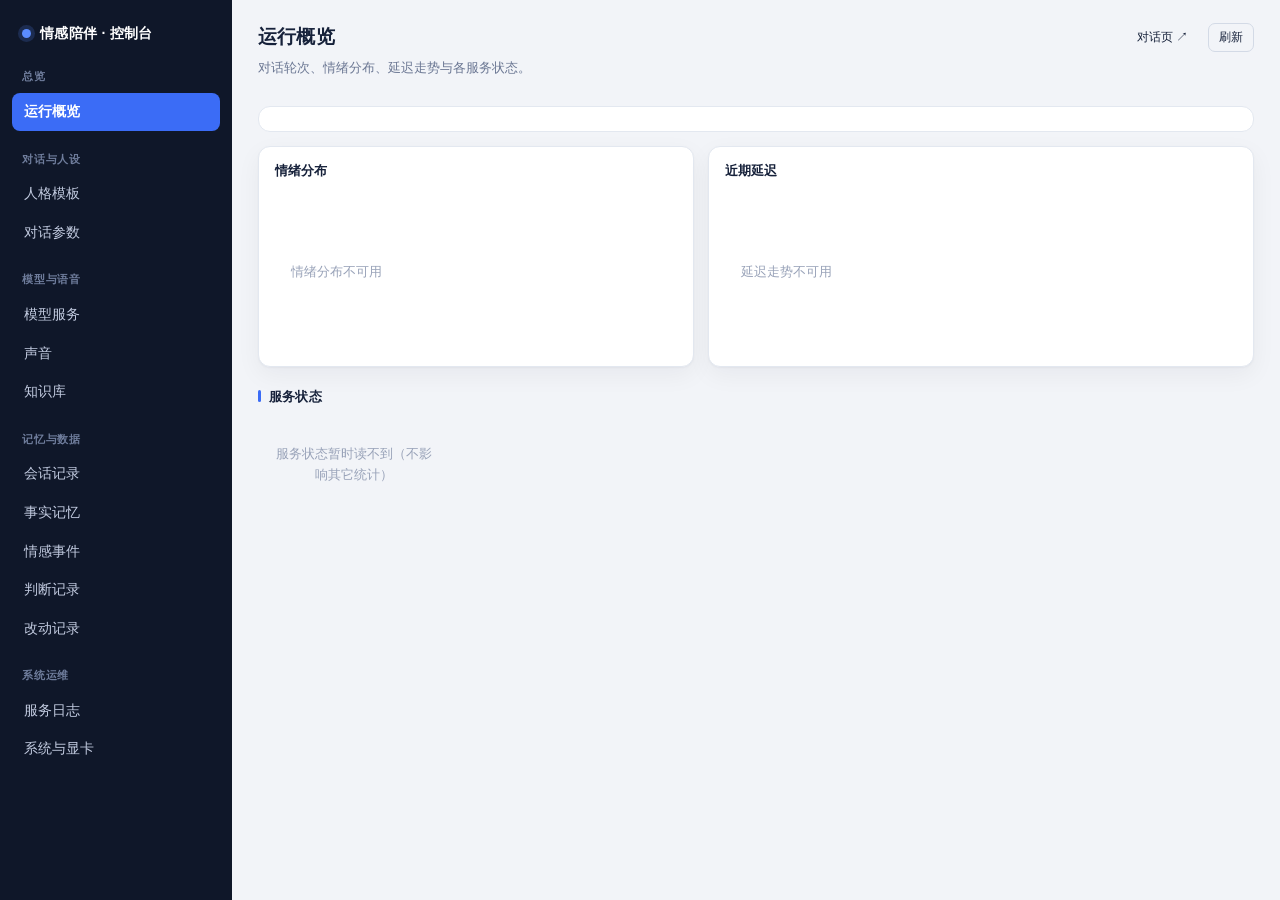
==== web/admin.html @ 940edbc3 "baseline: 重构前存档（仅源码，不含 models/build/data）" ====
<!doctype html>
<html lang="zh-CN">
<head>
<meta charset="utf-8">
<meta name="viewport" content="width=device-width, initial-scale=1">
<title>情感陪伴 · 设置</title>
<link rel="stylesheet" href="admin.css">
</head>
<body class="page-admin">

<div id="toast" class="toast" role="status"></div>

<div class="admin-layout">
  <!-- ======= 左侧栏：5 组 ======= -->
  <nav class="admin-nav" id="admin-nav">
    <div class="nav-title">情感陪伴 · 控制台</div>

    <div class="nav-group" data-group="home">
      <div class="nav-group-head">总览</div>
      <div class="nav-group-items">
        <button type="button" class="nav-item active" data-section="overview">运行概览</button>
      </div>
    </div>

    <div class="nav-group" data-group="agent">
      <div class="nav-group-head">对话与人设</div>
      <div class="nav-group-items">
        <button type="button" class="nav-item" data-section="personas">人格模板</button>
        <button type="button" class="nav-item" data-section="params">对话参数</button>
      </div>
    </div>

    <div class="nav-group" data-group="models">
      <div class="nav-group-head">模型与语音</div>
      <div class="nav-group-items">
        <button type="button" class="nav-item" data-section="providers">模型服务</button>
        <button type="button" class="nav-item" data-section="tts">声音</button>
        <button type="button" class="nav-item" data-section="knowledge">知识库</button>
      </div>
    </div>

    <div class="nav-group" data-group="data">
      <div class="nav-group-head">记忆与数据</div>
      <div class="nav-group-items">
        <button type="button" class="nav-item" data-section="sessions">会话记录</button>
        <button type="button" class="nav-item" data-section="facts">事实记忆</button>
        <button type="button" class="nav-item" data-section="emotions">情感事件</button>
        <button type="button" class="nav-item" data-section="logs">判断记录</button>
        <button type="button" class="nav-item" data-section="audit">改动记录</button>
      </div>
    </div>

    <div class="nav-group" data-group="ops">
      <div class="nav-group-head">系统运维</div>
      <div class="nav-group-items">
        <button type="button" class="nav-item" data-section="runlogs">服务日志</button>
        <button type="button" class="nav-item" data-section="system">系统与显卡</button>
      </div>
    </div>
  </nav>

  <!-- ======= 右侧内容 ======= -->
  <div class="admin-content">

    <!-- 概览 -->
    <section class="panel active" data-panel="overview">
      <div class="card-head">
        <h2>运行概览</h2>
        <a class="btn btn-ghost btn-mini" href="index.html" target="_blank">对话页 ↗</a>
        <button type="button" class="btn btn-ghost btn-mini" data-refresh="overview">刷新</button>
      </div>
      <p class="hint">对话轮次、情绪分布、延迟走势与各服务状态。</p>
      <div id="overview-kpi" class="kpi-grid"></div>
      <div id="overview-statusbar" class="status-bar"></div>
      <div class="chart-row">
        <div class="chart-card">
          <div class="chart-title">情绪分布 <span class="muted" id="chart-emotion-total"></span></div>
          <div id="chart-emotion" class="chart-body"></div>
        </div>
        <div class="chart-card">
          <div class="chart-title">近期延迟 <span class="muted" id="chart-latency-meta"></span></div>
          <div id="chart-latency" class="chart-body"></div>
        </div>
      </div>
      <h3 class="sub">服务状态</h3>
      <div id="overview-providers" class="provider-status-grid"></div>
    </section>

    <!-- 人格模板 -->
    <section class="panel" data-panel="personas">
      <div class="card-head">
        <h2>人格模板</h2>
        <button type="button" class="btn btn-ghost btn-mini" data-refresh="personas">刷新</button>
      </div>
      <p class="hint">左侧选择模板编辑，右侧修改系统提示词；同一时间只有一个模板启用。</p>
      <div class="split">
        <div id="personas-list" class="table-scroll"></div>
        <form id="persona-form" class="form-col">
          <input type="hidden" id="persona-id">
          <label>名称<input id="persona-name" class="input" type="text" placeholder="人格名称"></label>
          <label>系统提示词<textarea id="persona-prompt" class="input" rows="10" placeholder="你是一个温柔的陪伴者..."></textarea></label>
          <div class="btn-row">
            <button type="button" id="persona-new" class="btn btn-ghost btn-mini">新建</button>
            <button type="submit" class="btn btn-primary btn-mini">保存</button>
          </div>
        </form>
      </div>
    </section>

    <!-- 对话参数 -->
    <section class="panel" data-panel="params">
      <div class="card-head">
        <h2>对话参数</h2>
        <button type="button" class="btn btn-ghost btn-mini" data-refresh="params">刷新</button>
      </div>
      <p class="hint">按服务分组的全部可调参数，改动即时保存。用于微调温度、上下文轮数、记忆策略等。</p>
      <div class="inline-form">
        <input id="flat-params-search" class="input" type="search" placeholder="搜索参数名或说明…">
        <span id="flat-params-count" class="hint" style="margin:0"></span>
      </div>
      <div id="params-list" class="table-scroll"></div>
    </section>

    <!-- 模型服务 -->
    <section class="panel" data-panel="providers">
      <div class="card-head">
        <h2>模型服务</h2>
        <button type="button" class="btn btn-ghost btn-mini" data-refresh="providers">刷新</button>
      </div>
      <p class="hint">每个服务一行：地址、模型名可直接改；点「高级」展开其余参数，改完点保存。</p>
      <div id="providers-list" class="providers-group"></div>
    </section>

    <!-- 声音 -->
    <section class="panel" data-panel="tts">
      <div class="card-head">
        <h2>声音</h2>
        <button type="button" class="btn btn-ghost btn-mini" data-refresh="tts">刷新</button>
      </div>
      <p class="hint">每种情绪对应一段 3-10 秒的参考录音；语速、音量按情绪单独设置，改完保存立即生效。</p>
      <h3 class="sub">情绪 → 参考音</h3>
      <div id="voice-profiles" class="table-scroll"></div>
      <h3 class="sub">参考音频库</h3>
      <form id="ref-audio-form" class="inline-form">
        <input id="ref-id" class="input input-sm" type="text" placeholder="编号" required>
        <input id="ref-name" class="input" type="text" placeholder="名称" required>
        <input id="ref-path" class="input" type="text" placeholder="文件路径（可留空）">
        <select id="ref-emotion" class="input input-sm"></select>
        <input id="ref-note" class="input input-sm" type="text" placeholder="备注">
        <button type="submit" class="btn btn-primary btn-mini">新增</button>
      </form>
      <div id="ref-audios-list" class="table-scroll"></div>
      <h3 class="sub">试听</h3>
      <div class="inline-form">
        <input id="tts-preview-text" class="input" type="text" placeholder="输入一句话试听…">
        <select id="tts-preview-emotion" class="input input-sm"></select>
        <button type="button" id="tts-preview-btn" class="btn btn-primary btn-mini">试听</button>
      </div>
      <audio id="tts-preview-audio" controls></audio>
    </section>

    <!-- 知识库 -->
    <section class="panel" data-panel="knowledge">
      <div class="card-head">
        <h2>知识库</h2>
        <button type="button" class="btn btn-ghost btn-mini" data-refresh="knowledge">刷新</button>
      </div>
      <p class="hint">长期记忆存在知识库里。先配好接入方式，再勾选要使用的库，最后试用检索。</p>
      <h3 class="sub">接入配置</h3>
      <div id="kb-provider-form" class="provider-list"></div>
      <h3 class="sub">知识库列表</h3>
      <div class="btn-row">
        <button type="button" id="kb-bases-load" class="btn btn-primary btn-mini">拉取列表</button>
        <button type="button" id="kb-ids-save" class="btn btn-ghost btn-mini">保存勾选</button>
      </div>
      <div id="kb-bases-list" class="table-scroll"></div>
      <h3 class="sub">检索测试</h3>
      <div class="inline-form">
        <input id="kb-search-input" class="input" type="text" placeholder="输入一句话，看能召回什么…">
        <input id="kb-search-topk" class="input input-sm" type="number" min="1" max="20" value="3">
        <button type="button" id="kb-search-btn" class="btn btn-primary btn-mini">检索</button>
      </div>
      <div id="kb-search-results" class="table-scroll"></div>
    </section>

    <!-- 会话记录 -->
    <section class="panel" data-panel="sessions">
      <div class="card-head">
        <h2>会话记录</h2>
        <button type="button" class="btn btn-ghost btn-mini" data-refresh="sessions">刷新</button>
      </div>
      <p class="hint">按会话查看对话轮次、耗时与当轮快照，用于排查上下文和记忆是否生效。</p>
      <h3 class="sub">会话列表</h3>
      <div id="sessions-list" class="table-scroll"></div>
      <h3 class="sub">每轮明细</h3>
      <div class="inline-form">
        <input id="turn-filter-session" class="input" type="text" placeholder="会话编号（可选）">
        <input id="turn-filter-limit" class="input input-sm" type="number" min="1" max="500" value="100">
        <button type="button" id="turn-logs-refresh" class="btn btn-primary btn-mini">查询</button>
      </div>
      <div id="turn-logs-list" class="table-scroll"></div>
    </section>

    <!-- 事实记忆 -->
    <section class="panel" data-panel="facts">
      <div class="card-head">
        <h2>事实记忆</h2>
        <button type="button" class="btn btn-ghost btn-mini" data-refresh="facts">刷新</button>
      </div>
      <p class="hint">从对话里自动提取的长期事实，会随每轮请求注入提示词。过期或错误的可直接删除。</p>
      <div id="facts-list" class="table-scroll"></div>
    </section>

    <!-- 情感事件 -->
    <section class="panel" data-panel="emotions">
      <div class="card-head">
        <h2>情感事件</h2>
        <button type="button" class="btn btn-ghost btn-mini" data-refresh="emotions">刷新</button>
      </div>
      <p class="hint">每轮识别出的情绪。判断错了可以直接改标签和强度，用来纠正语气与语音表现。</p>
      <div class="filters">
        <label>标签
          <select id="filter-label" class="input input-sm">
            <option value="">全部</option>
            <option value="happy">开心</option><option value="sad">难过</option>
            <option value="angry">生气</option><option value="surprised">惊讶</option>
            <option value="fear">害怕</option><option value="disgust">厌恶</option>
            <option value="neutral">平静</option><option value="care">关切</option>
          </select>
        </label>
        <label>最小强度<input id="filter-intensity" class="input input-sm" type="number" min="0" max="1" step="0.05" placeholder="0.6"></label>
        <label>条数<input id="filter-limit" class="input input-sm" type="number" min="1" max="500" value="100"></label>
        <button type="button" id="emotions-query" class="btn btn-primary btn-mini">查询</button>
      </div>
      <div id="emotions-list" class="table-scroll"></div>
    </section>

    <!-- 判断记录 -->
    <section class="panel" data-panel="logs">
      <div class="card-head">
        <h2>判断记录</h2>
        <button type="button" class="btn btn-ghost btn-mini" data-refresh="logs">刷新</button>
      </div>
      <p class="hint">情感判断服务的逐条请求：输入、标签、置信度、强度与耗时。</p>
      <div id="judge-logs" class="table-scroll"></div>
    </section>

    <!-- 改动记录 -->
    <section class="panel" data-panel="audit">
      <div class="card-head">
        <h2>改动记录</h2>
        <button type="button" class="btn btn-ghost btn-mini" data-refresh="audit">刷新</button>
      </div>
      <p class="hint">配置与人格的每次变更都有留痕，改坏了可以对照这里回滚。</p>
      <div id="audit-list" class="table-scroll"></div>
    </section>

    <!-- 服务日志 -->
    <section class="panel" data-panel="runlogs">
      <div class="card-head">
        <h2>服务日志</h2>
        <label class="chk-inline"><input type="checkbox" id="log-auto"> 自动刷新</label>
        <button type="button" class="btn btn-ghost btn-mini" data-refresh="runlogs">刷新</button>
      </div>
      <p class="hint">各服务运行时输出，出错时先看这里。</p>
      <div class="log-tabs" id="log-tabs"></div>
      <div class="log-meta" id="log-meta"></div>
      <pre class="log-view" id="log-body">选上面一个服务</pre>
    </section>

    <!-- 系统 -->
    <section class="panel" data-panel="system">
      <div class="card-head">
        <h2>系统与显卡</h2>
        <button type="button" class="btn btn-ghost btn-mini" data-refresh="system">刷新</button>
      </div>
      <p class="hint">服务运行方式、数据库统计与本机显卡占用。</p>
      <h3 class="sub">服务运行方式</h3>
      <div id="system-providers" class="table-scroll"></div>
      <h3 class="sub">统计</h3>
      <div id="system-stats" class="table-scroll"></div>
      <h3 class="sub">显卡状态</h3>
      <div id="gpu-status" class="table-scroll"></div>
    </section>

  </div>
</div>

<script src="config.local.js"></script>
<script src="config.js"></script>
<script src="admin.js"></script>
</body>
</html>
---- web/admin.css ----
/* 控制台专用样式（只被 admin.html 引用）
 * 一套设计系统，不叠加旧规则；所有类名与 admin.js 生成的 DOM 对齐。 */
:root {
  --bg: #f2f4f8;
  --side: #0f1729;
  --side-soft: #1b2540;
  --card: #ffffff;
  --text: #16213a;
  --muted: #6b7793;
  --faint: #98a2b8;
  --border: #e3e8f0;
  --border-strong: #d3dae6;
  --accent: #3b6cf6;
  --accent-soft: #eef3ff;
  --ok: #1fa463;
  --ok-soft: #e9f8f0;
  --warn: #d98407;
  --warn-soft: #fdf3e3;
  --danger: #e14434;
  --danger-soft: #fdeeec;
  --radius: 12px;
  --shadow: 0 1px 2px rgba(16, 24, 40, .04), 0 8px 24px rgba(16, 24, 40, .05);
}

* { box-sizing: border-box; }
html, body { margin: 0; padding: 0; }
body {
  background: var(--bg);
  color: var(--text);
  font: 14px/1.6 -apple-system, BlinkMacSystemFont, "Segoe UI", "PingFang SC", "Microsoft YaHei", sans-serif;
  -webkit-font-smoothing: antialiased;
}
h1, h2, h3, p { margin: 0; }
a { color: var(--accent); text-decoration: none; }
a:hover { text-decoration: underline; }

/* ===== 布局 ===== */
.admin-layout { display: flex; min-height: 100vh; }

.admin-nav {
  position: sticky;
  top: 0;
  align-self: flex-start;
  flex: 0 0 232px;
  width: 232px;
  height: 100vh;
  overflow-y: auto;
  padding: 18px 12px 24px;
  background: var(--side);
  color: #c7d0e4;
}
.nav-title {
  display: flex;
  align-items: center;
  gap: 9px;
  padding: 4px 10px 18px;
  font-size: 14px;
  font-weight: 650;
  letter-spacing: .3px;
  color: #fff;
}
.nav-title::before {
  content: "";
  width: 9px;
  height: 9px;
  border-radius: 50%;
  background: #5b8cff;
  box-shadow: 0 0 0 4px rgba(91, 140, 255, .18);
}
.nav-group { display: flex; flex-direction: column; gap: 1px; margin-bottom: 14px; }
.nav-group-head,
.nav-group-label {
  padding: 6px 10px;
  font-size: 11px;
  font-weight: 600;
  letter-spacing: .8px;
  text-transform: none;
  color: #6f7d9c;
}
.nav-group-items { display: flex; flex-direction: column; gap: 1px; }
.nav-item {
  display: block;
  width: 100%;
  padding: 8px 12px;
  border: 0;
  border-radius: 8px;
  background: transparent;
  color: #c2cbe0;
  font-size: 13.5px;
  text-align: left;
  cursor: pointer;
  transition: background .12s ease, color .12s ease;
}
.nav-item:hover { background: var(--side-soft); color: #fff; }
.nav-item.active { background: var(--accent); color: #fff; font-weight: 600; }

.admin-content {
  flex: 1;
  min-width: 0;
  padding: 22px 26px 60px;
}

/* ===== 面板 ===== */
.panel { display: none; }
.panel.active { display: block; animation: fade .16s ease; }
@keyframes fade { from { opacity: 0; transform: translateY(3px); } to { opacity: 1; transform: none; } }

.card-head {
  display: flex;
  align-items: center;
  gap: 10px;
  flex-wrap: wrap;
  margin-bottom: 6px;
}
.card-head h2 { margin-right: auto; font-size: 19px; font-weight: 650; letter-spacing: .2px; }

.hint { color: var(--muted); font-size: 12.5px; margin-bottom: 14px; }
.sub {
  margin: 20px 0 10px;
  font-size: 13px;
  font-weight: 650;
  color: var(--text);
  letter-spacing: .2px;
}
.sub::before {
  content: "";
  display: inline-block;
  width: 3px;
  height: 12px;
  margin-right: 8px;
  border-radius: 2px;
  background: var(--accent);
  vertical-align: -1px;
}
.panel > .kpi-grid,
.panel > .status-bar,
.panel > .chart-row,
.panel > .provider-status-grid,
.panel > #providers-list,
.panel > .table-scroll,
.panel > .inline-form,
.panel > .filters,
.panel > .split { margin-bottom: 14px; }

/* ===== 控件 ===== */
button, input, select, textarea {
  font: inherit;
  color: var(--text);
  border: 1px solid var(--border-strong);
  border-radius: 8px;
  background: #fff;
  padding: 7px 10px;
  outline: none;
  transition: border-color .12s ease, box-shadow .12s ease;
}
input:focus, select:focus, textarea:focus {
  border-color: var(--accent);
  box-shadow: 0 0 0 3px rgba(59, 108, 246, .12);
}
textarea { resize: vertical; }
.btn {
  cursor: pointer;
  background: #fff;
  white-space: nowrap;
  border-color: var(--border-strong);
  color: var(--text);
}
.btn:hover { border-color: var(--accent); color: var(--accent); }
.btn:disabled { opacity: .55; cursor: not-allowed; }
.btn-primary { background: var(--accent); border-color: var(--accent); color: #fff; }
.btn-primary:hover { background: #2f5ce0; border-color: #2f5ce0; color: #fff; }
.btn-ghost { background: transparent; }
.btn-danger { background: var(--danger-soft); border-color: #f3c9c3; color: var(--danger); }
.btn-danger:hover { border-color: var(--danger); color: var(--danger); }
.btn-mini { padding: 4px 10px; font-size: 12px; border-radius: 7px; }
.input { width: 100%; }
.input-sm { padding: 4px 8px; font-size: 12px; max-width: 160px; }
.inline-form { display: flex; align-items: center; gap: 8px; flex-wrap: wrap; }
.inline-form .input { width: auto; flex: 1 1 180px; min-width: 120px; }
.inline-form .input-sm { flex: 0 0 auto; }
.filters { display: flex; align-items: flex-end; gap: 12px; flex-wrap: wrap; }
.filters label { display: flex; flex-direction: column; gap: 4px; font-size: 12px; color: var(--muted); }
.filters .input { width: auto; }
.btn-row { display: flex; gap: 8px; flex-wrap: wrap; margin: 10px 0; }
.chk-inline { display: inline-flex; align-items: center; gap: 6px; font-size: 12.5px; color: var(--muted); }
.chk-inline input { width: auto; padding: 0; }

.mono { font-family: ui-monospace, SFMono-Regular, Menlo, Consolas, monospace; font-size: 12px; }
.nowrap { white-space: nowrap; }
.muted { color: var(--muted); }
.link { font-size: 13px; }
.error-text { color: var(--danger); }
.ok-text { color: var(--ok); }
.muted-text { color: var(--muted); }

/* ===== 卡片/表格 ===== */
.split { display: grid; grid-template-columns: minmax(0, 1.5fr) minmax(0, 1fr); gap: 18px; align-items: start; }
.table-scroll { overflow-x: auto; border: 1px solid var(--border); border-radius: var(--radius); background: var(--card); }
.data-table, .kv-table { width: 100%; border-collapse: collapse; font-size: 13px; }
.data-table th, .data-table td, .kv-table th, .kv-table td {
  padding: 9px 12px;
  text-align: left;
  border-bottom: 1px solid var(--border);
  vertical-align: middle;
}
.data-table thead th {
  background: #f7f9fc;
  color: var(--muted);
  font-weight: 600;
  font-size: 12px;
  white-space: nowrap;
  position: sticky;
  top: 0;
  z-index: 1;
}
.data-table tbody tr:hover, .kv-table tbody tr:hover { background: #fafcff; }
.data-table tbody tr:last-child td, .kv-table tbody tr:last-child td { border-bottom: 0; }
.kv-table th { width: 30%; color: var(--muted); font-weight: 500; background: #fbfcfe; }
.cell-clip {
  display: inline-block;
  max-width: 320px;
  overflow: hidden;
  text-overflow: ellipsis;
  white-space: nowrap;
  vertical-align: bottom;
}
.cell-label { white-space: nowrap; }

.group-row td { background: #f5f8fd; font-size: 12.5px; color: var(--text); }
/* 参数表三列宽度固定，避免长文本挤压控件 */
.flat-table td:nth-child(1) { width: 24%; }
.flat-table td:nth-child(2) { width: 34%; }
.flat-table .input, .flat-table select { min-width: 150px; }
.empty { padding: 26px 16px; text-align: center; color: var(--faint); font-size: 13px; }

/* 声音 / 情感事件表内控件宽度 */
.vp-vec { min-width: 220px; font: 11px/1.5 ui-monospace, SFMono-Regular, Menlo, Consolas, monospace; }
.vp-ref, .vp-voice { min-width: 92px; max-width: 130px; }
.vp-speed, .vp-volume { min-width: 58px; max-width: 78px; }
.ev-intensity { min-width: 72px; max-width: 92px; }
.label-select { min-width: 108px; }

/* ===== 标签 / 徽标 ===== */
.tag {
  display: inline-block;
  padding: 1px 8px;
  border-radius: 999px;
  border: 1px solid var(--border-strong);
  background: #f7f9fc;
  color: var(--muted);
  font-size: 11.5px;
  font-weight: 600;
  white-space: nowrap;
}
.tag-ok { border-color: #bfe8d2; background: var(--ok-soft); color: var(--ok); }
.label-pill {
  display: inline-block;
  padding: 2px 10px;
  border-radius: 999px;
  border: 1px solid var(--border-strong);
  background: #fff;
  font-size: 12px;
  cursor: pointer;
}
.label-pill:hover { border-color: var(--accent); color: var(--accent); }
.mode-chip {
  display: inline-flex;
  align-items: baseline;
  gap: 6px;
  padding: 4px 10px;
  border: 1px solid var(--border);
  border-radius: 999px;
  background: #fff;
  font-size: 12px;
}
.mode-chip .mc-name { color: var(--muted); }
.mode-chip .mc-val { font-weight: 600; }

/* ===== 概览 KPI ===== */
.kpi-grid {
  display: grid;
  grid-template-columns: repeat(auto-fit, minmax(150px, 1fr));
  gap: 12px;
}
.kpi {
  padding: 14px 16px;
  border: 1px solid var(--border);
  border-radius: var(--radius);
  background: var(--card);
  box-shadow: var(--shadow);
}
.kpi-k { color: var(--muted); font-size: 12px; font-weight: 500; }
.kpi-v {
  margin-top: 6px;
  font-size: 26px;
  font-weight: 700;
  line-height: 1.15;
  letter-spacing: .3px;
  word-break: break-all;
}
.kpi-v.ok { color: var(--ok); }
.kpi-v.warn { color: var(--warn); }
.kpi-v.bad { color: var(--danger); }
.kpi-v.muted { color: var(--muted); }
.kpi-sub { margin-top: 4px; color: var(--muted); font-size: 11.5px; }

.status-bar {
  display: flex;
  align-items: center;
  gap: 22px;
  flex-wrap: wrap;
  padding: 12px 16px;
  border: 1px solid var(--border);
  border-radius: var(--radius);
  background: var(--card);
}
.mini-stat { display: inline-flex; align-items: baseline; gap: 7px; font-size: 12.5px; }
.mini-stat .mk { color: var(--muted); }
.mini-stat .mv { font-weight: 650; }
.mini-stat .mv.ok { color: var(--ok); }
.mini-stat .mv.bad { color: var(--danger); }
.mini-stat .mv.muted { color: var(--muted); font-weight: 500; }
/* ===== 图表 ===== */
.chart-row { display: grid; grid-template-columns: minmax(0, 1fr) minmax(0, 1.25fr); gap: 14px; }
.chart-card {
  padding: 14px 16px;
  border: 1px solid var(--border);
  border-radius: var(--radius);
  background: var(--card);
  box-shadow: var(--shadow);
}
.chart-title {
  display: flex;
  align-items: baseline;
  gap: 8px;
  margin-bottom: 10px;
  font-size: 13px;
  font-weight: 650;
}
.chart-title .muted { font-weight: 400; font-size: 11.5px; }
.chart-body { min-height: 160px; display: flex; align-items: center; }
.donut-wrap { display: flex; align-items: center; gap: 18px; width: 100%; }
.donut { width: 140px; height: 140px; flex: 0 0 140px; }
.donut-num { font-size: 22px; font-weight: 700; fill: var(--text); }
.donut-cap { font-size: 10px; fill: var(--faint); }
.legend { display: flex; flex-direction: column; gap: 5px; min-width: 0; }
.legend-item { display: flex; align-items: center; gap: 7px; font-size: 12px; color: var(--muted); }
.legend-item b { color: var(--text); }
.legend-dot { width: 9px; height: 9px; border-radius: 50%; flex: 0 0 auto; }
.trend { width: 100%; height: 160px; display: block; }
.trend-line { fill: none; stroke: var(--accent); stroke-width: 2; }
.trend-area { fill: rgba(59, 108, 246, .12); stroke: none; }

/* ===== 服务状态卡（概览） ===== */
.provider-status-grid {
  display: grid;
  grid-template-columns: repeat(auto-fill, minmax(180px, 1fr));
  gap: 10px;
}
.pstatus {
  padding: 11px 13px;
  border: 1px solid var(--border);
  border-radius: 10px;
  background: var(--card);
}
.pstatus.off { background: #fafbfd; opacity: .72; }
.pstatus-top { display: flex; align-items: center; gap: 7px; }
.pstatus-top .n { font-size: 13px; font-weight: 600; }
.pstatus-top .tag { margin-left: auto; }
.pdot { width: 8px; height: 8px; border-radius: 50%; flex: 0 0 auto; }
.pstatus-mode { margin-top: 5px; font-size: 12px; color: var(--muted); }
.pstatus-ver { font-size: 11px; }

/* ===== 模型服务 ===== */
.providers-group { display: flex; flex-direction: column; gap: 0; }
.provider-card {
  padding: 16px;
  border: 1px solid var(--border);
  border-radius: var(--radius);
  background: var(--card);
  box-shadow: var(--shadow);
  margin-bottom: 12px;
}
.provider-card.disabled { background: #fafbfd; }
.provider-card-head { display: flex; align-items: center; gap: 12px; flex-wrap: wrap; margin-bottom: 12px; }
.provider-card-head h3 { font-size: 14.5px; font-weight: 650; }
.provider-meta { color: var(--muted); font-size: 12px; }
.provider-card-head > label.nowrap:last-of-type { margin-left: auto; }
.p-mode { width: auto; max-width: 190px; }
.fields-grid {
  display: grid;
  grid-template-columns: repeat(auto-fill, minmax(220px, 1fr));
  gap: 12px 14px;
}
.field-item { display: flex; flex-direction: column; gap: 5px; min-width: 0; font-size: 12px; }
.field-item .fl { font-weight: 600; color: var(--text); }
.field-item .fd { color: var(--muted); font-size: 11px; line-height: 1.45; }
.field-item .field-input { font-size: 12.5px; }
.field-item textarea {
  min-height: 62px;
  font-family: ui-monospace, SFMono-Regular, Menlo, Consolas, monospace;
  font-size: 12px;
}
.field-item.field-bool { flex-direction: row; align-items: center; gap: 8px; padding-top: 18px; color: var(--muted); }
.field-item.field-bool .fl { font-weight: 500; }
.adv-details { margin-top: 12px; border-top: 1px dashed var(--border); padding-top: 10px; }
.adv-details > summary {
  cursor: pointer;
  font-size: 12.5px;
  color: var(--muted);
  list-style: none;
  padding: 4px 0;
}
.adv-details > summary::-webkit-details-marker { display: none; }
.adv-details > summary::before { content: "▸ "; color: var(--faint); }
.adv-details[open] > summary::before { content: "▾ "; }
.adv-details[open] > summary { color: var(--text); font-weight: 600; }
.adv-details .fields-grid { margin-top: 10px; }
.card-actions {
  display: flex;
  align-items: center;
  gap: 8px;
  flex-wrap: wrap;
  margin-top: 14px;
  padding-top: 12px;
  border-top: 1px solid var(--border);
}
.card-actions .hint { margin: 0 0 0 auto; }
.test-result { margin-top: 10px; font-size: 12.5px; }
.test-result.ok { color: var(--ok); }
.test-result.bad { color: var(--danger); }

/* 模型清单表 */
.model-row td { background: #fff; }
.model-row .p-apikey { width: 100%; max-width: 260px; }
.more-row > td { background: #fbfcfe; padding: 0 14px 14px; }
.more-body .provider-card-head { margin-top: 12px; }
.more-body .card-actions { margin-top: 12px; }
/* ===== 模型服务：分组行（providers-list） ===== */
.prov-wrap {
  margin-bottom: 10px;
  border: 1px solid var(--border);
  border-radius: var(--radius);
  background: var(--card);
  box-shadow: var(--shadow);
  overflow: hidden;
}
.prov-row { display: flex; align-items: center; gap: 10px; flex-wrap: wrap; padding: 11px 14px; }
.prov-dot { width: 9px; height: 9px; border-radius: 50%; flex: 0 0 auto; background: #c8d0e0; }
.prov-dot.on { background: var(--ok); box-shadow: 0 0 0 3px var(--ok-soft); }
.prov-name { min-width: 84px; font-size: 13.5px; font-weight: 650; }
.prov-detail { display: flex; gap: 6px; flex: 1 1 320px; flex-wrap: wrap; min-width: 0; }
.prov-quick-in {
  flex: 1 1 150px;
  min-width: 110px;
  max-width: 300px;
  padding: 5px 8px;
  border-radius: 7px;
  background: #fbfcfe;
  font-size: 12px;
}
.prov-actions { display: flex; align-items: center; gap: 8px; flex-wrap: wrap; margin-left: auto; }
.prov-toggle {
  padding: 4px 9px;
  border: 1px solid var(--border-strong);
  border-radius: 7px;
  background: #fff;
  color: var(--muted);
  font-size: 12px;
  cursor: pointer;
}
.prov-toggle:hover { border-color: var(--accent); color: var(--accent); }
.prov-detail-row { display: none; padding: 12px 14px; border-top: 1px dashed var(--border); background: #fbfcfe; }
.prov-detail-row.open { display: block; }
.prov-fields { display: grid; grid-template-columns: repeat(auto-fill, minmax(200px, 1fr)); gap: 10px 12px; }
.prov-fields label { display: flex; flex-direction: column; gap: 4px; font-size: 11.5px; color: var(--muted); }
.prov-fields input { padding: 5px 8px; font-size: 12px; }

/* ===== 人格模板表单 ===== */
.form-col {
  display: flex;
  flex-direction: column;
  gap: 12px;
  padding: 16px;
  border: 1px solid var(--border);
  border-radius: var(--radius);
  background: var(--card);
  box-shadow: var(--shadow);
}
.form-col label { display: flex; flex-direction: column; gap: 5px; font-size: 12px; color: var(--muted); }
.form-col label input, .form-col label textarea { color: var(--text); }
.form-col .btn-row { margin: 0; }

/* ===== 服务日志 ===== */
.log-tabs { display: flex; flex-wrap: wrap; gap: 6px; margin-bottom: 10px; }
.log-tab {
  display: inline-flex;
  align-items: center;
  gap: 6px;
  padding: 5px 11px;
  border: 1px solid var(--border-strong);
  border-radius: 999px;
  background: #fff;
  color: var(--muted);
  font-size: 12.5px;
  cursor: pointer;
}
.log-tab:hover { border-color: var(--accent); color: var(--accent); }
.log-tab.is-on { border-color: var(--accent); background: var(--accent-soft); color: var(--accent); font-weight: 600; }
.log-dot { width: 7px; height: 7px; border-radius: 50%; flex: 0 0 auto; background: #cfd4dc; }
.log-dot.on { background: var(--ok); }
.log-meta { margin-bottom: 8px; color: var(--muted); font-size: 12px; word-break: break-all; }
.log-meta .mono { color: var(--text); }
.log-view {
  height: 520px;
  margin: 0;
  padding: 14px 16px;
  overflow: auto;
  border-radius: var(--radius);
  background: #0f1729;
  color: #d6deee;
  font: 12px/1.7 ui-monospace, SFMono-Regular, Menlo, Consolas, monospace;
  white-space: pre-wrap;
  word-break: break-word;
}
.log-view .lg-err { color: #ff8f85; }
.log-view .lg-warn { color: #ffc46b; }
.log-view .lg-sep { color: #7c89a6; }
.log-view .ok-text { color: #6ee7a8; }

/* ===== 其它 ===== */
#tts-preview-audio { width: 100%; max-width: 440px; margin-top: 10px; }
.raw-pre {
  max-height: 320px;
  margin: 0;
  padding: 12px;
  overflow: auto;
  border: 1px solid var(--border);
  border-radius: 10px;
  background: #fbfcfe;
  font: 11.5px/1.6 ui-monospace, SFMono-Regular, Menlo, Consolas, monospace;
  white-space: pre-wrap;
  word-break: break-all;
}
.toast {
  position: fixed;
  right: 20px;
  bottom: 20px;
  z-index: 50;
  max-width: 380px;
  padding: 10px 15px;
  border-radius: 9px;
  background: #16213a;
  color: #fff;
  font-size: 13px;
  opacity: 0;
  transform: translateY(8px);
  pointer-events: none;
  transition: opacity .16s ease, transform .16s ease;
  box-shadow: 0 10px 28px rgba(16, 24, 40, .22);
}
.toast.show { opacity: 1; transform: none; }
.toast.toast-error { background: var(--danger); }

/* ===== 窄屏：侧栏变顶部横条 ===== */
@media (max-width: 1080px) {
  .admin-layout { flex-direction: column; }
  .admin-nav {
    position: static;
    width: 100%;
    height: auto;
    flex: none;
    display: flex;
    flex-wrap: wrap;
    align-items: center;
    gap: 4px 6px;
    padding: 10px 12px;
    overflow: visible;
  }
  .nav-title { padding: 4px 8px 4px 2px; }
  .nav-group { flex-direction: row; flex-wrap: wrap; gap: 2px; margin: 0; }
  .nav-group-head, .nav-group-label { display: none; }
  .nav-group-items { flex-direction: row; flex-wrap: wrap; gap: 2px; }
  .nav-item { width: auto; padding: 6px 10px; font-size: 12.5px; }
  .admin-content { padding: 16px 14px 48px; }
  .split, .chart-row { grid-template-columns: minmax(0, 1fr); }
  .donut-wrap { flex-wrap: wrap; }
}
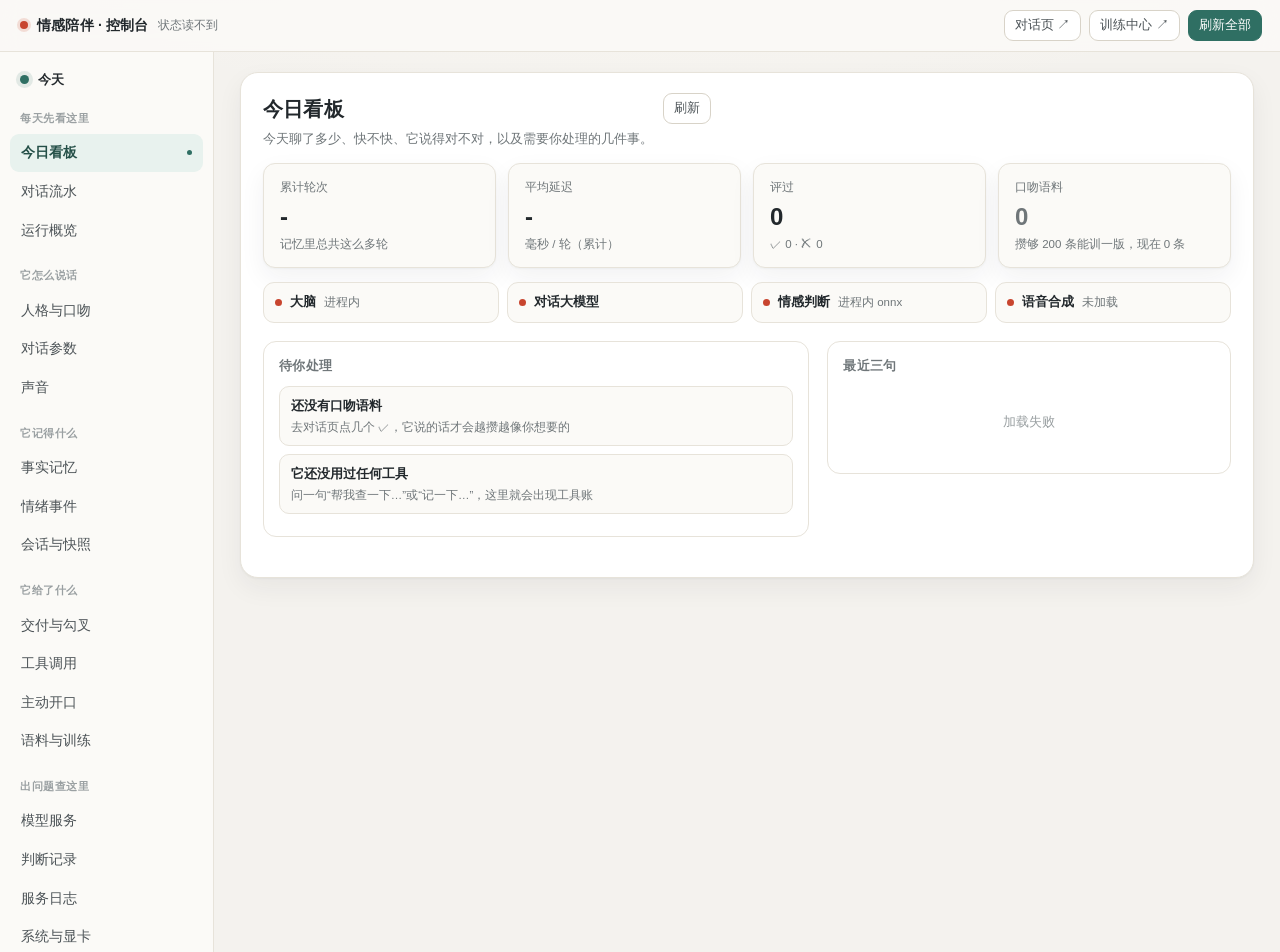
==== commit e6dd24aa: "控制台改版：按『今天/怎么说/记得什么/给了什么/查哪里』重排，接上反馈·交付·工具·主动开口·语料" ====
--- a/web/admin.html
+++ b/web/admin.html
@@ -3,58 +3,78 @@
 <head>
 <meta charset="utf-8">
 <meta name="viewport" content="width=device-width, initial-scale=1">
-<title>情感陪伴 · 设置</title>
+<title>情感陪伴 · 控制台</title>
 <link rel="stylesheet" href="admin.css">
+<link rel="stylesheet" href="console.css">
 </head>
 <body class="page-admin">
 
 <div id="toast" class="toast" role="status"></div>
 
+<div class="console-top">
+  <div class="ct-brand">
+    <span class="ct-dot" id="ct-dot"></span>
+    <span class="ct-title">情感陪伴 · 控制台</span>
+    <span class="ct-sub" id="ct-sub">正在读取状态…</span>
+  </div>
+  <div class="ct-actions">
+    <a class="btn btn-ghost btn-mini" id="chat-link" href="index.html" target="_blank">对话页 ↗</a>
+    <a class="btn btn-ghost btn-mini" href="train.html" target="_blank">训练中心 ↗</a>
+    <button type="button" class="btn btn-primary btn-mini" id="refresh-all">刷新全部</button>
+  </div>
+</div>
+
 <div class="admin-layout">
-  <!-- ======= 左侧栏：5 组 ======= -->
+  <!-- ======= 左侧栏：按「你要做什么」分组 ======= -->
   <nav class="admin-nav" id="admin-nav">
-    <div class="nav-title">情感陪伴 · 控制台</div>
-
-    <div class="nav-group" data-group="home">
-      <div class="nav-group-head">总览</div>
+    <div class="nav-title">今天</div>
+
+    <div class="nav-group" data-group="today">
+      <div class="nav-group-head">每天先看这里</div>
       <div class="nav-group-items">
-        <button type="button" class="nav-item active" data-section="overview">运行概览</button>
+        <button type="button" class="nav-item active" data-section="today">今日看板</button>
+        <button type="button" class="nav-item" data-section="quality">对话流水</button>
+        <button type="button" class="nav-item" data-section="overview">运行概览</button>
       </div>
     </div>
 
-    <div class="nav-group" data-group="agent">
-      <div class="nav-group-head">对话与人设</div>
+    <div class="nav-group" data-group="voice">
+      <div class="nav-group-head">它怎么说话</div>
       <div class="nav-group-items">
-        <button type="button" class="nav-item" data-section="personas">人格模板</button>
+        <button type="button" class="nav-item" data-section="personas">人格与口吻</button>
         <button type="button" class="nav-item" data-section="params">对话参数</button>
+        <button type="button" class="nav-item" data-section="tts">声音</button>
       </div>
     </div>
 
-    <div class="nav-group" data-group="models">
-      <div class="nav-group-head">模型与语音</div>
+    <div class="nav-group" data-group="memory">
+      <div class="nav-group-head">它记得什么</div>
+      <div class="nav-group-items">
+        <button type="button" class="nav-item" data-section="facts">事实记忆</button>
+        <button type="button" class="nav-item" data-section="emotions">情绪事件</button>
+        <button type="button" class="nav-item" data-section="sessions">会话与快照</button>
+      </div>
+    </div>
+
+    <div class="nav-group" data-group="give">
+      <div class="nav-group-head">它给了什么</div>
+      <div class="nav-group-items">
+        <button type="button" class="nav-item" data-section="deliveries">交付与勾叉</button>
+        <button type="button" class="nav-item" data-section="tools">工具调用</button>
+        <button type="button" class="nav-item" data-section="proactive">主动开口</button>
+        <button type="button" class="nav-item" data-section="tone">语料与训练</button>
+      </div>
+    </div>
+
+    <div class="nav-group" data-group="ops">
+      <div class="nav-group-head">出问题查这里</div>
       <div class="nav-group-items">
         <button type="button" class="nav-item" data-section="providers">模型服务</button>
-        <button type="button" class="nav-item" data-section="tts">声音</button>
-        <button type="button" class="nav-item" data-section="knowledge">知识库</button>
-      </div>
-    </div>
-
-    <div class="nav-group" data-group="data">
-      <div class="nav-group-head">记忆与数据</div>
-      <div class="nav-group-items">
-        <button type="button" class="nav-item" data-section="sessions">会话记录</button>
-        <button type="button" class="nav-item" data-section="facts">事实记忆</button>
-        <button type="button" class="nav-item" data-section="emotions">情感事件</button>
         <button type="button" class="nav-item" data-section="logs">判断记录</button>
-        <button type="button" class="nav-item" data-section="audit">改动记录</button>
-      </div>
-    </div>
-
-    <div class="nav-group" data-group="ops">
-      <div class="nav-group-head">系统运维</div>
-      <div class="nav-group-items">
         <button type="button" class="nav-item" data-section="runlogs">服务日志</button>
         <button type="button" class="nav-item" data-section="system">系统与显卡</button>
+        <button type="button" class="nav-item" data-section="audit">改动记录</button>
+        <button type="button" class="nav-item" data-section="knowledge">知识库（工具）</button>
       </div>
     </div>
   </nav>
@@ -62,43 +82,66 @@
   <!-- ======= 右侧内容 ======= -->
   <div class="admin-content">
 
-    <!-- 概览 -->
-    <section class="panel active" data-panel="overview">
-      <div class="card-head">
-        <h2>运行概览</h2>
-        <a class="btn btn-ghost btn-mini" href="index.html" target="_blank">对话页 ↗</a>
-        <button type="button" class="btn btn-ghost btn-mini" data-refresh="overview">刷新</button>
-      </div>
-      <p class="hint">对话轮次、情绪分布、延迟走势与各服务状态。</p>
-      <div id="overview-kpi" class="kpi-grid"></div>
-      <div id="overview-statusbar" class="status-bar"></div>
-      <div class="chart-row">
-        <div class="chart-card">
-          <div class="chart-title">情绪分布 <span class="muted" id="chart-emotion-total"></span></div>
-          <div id="chart-emotion" class="chart-body"></div>
-        </div>
-        <div class="chart-card">
-          <div class="chart-title">近期延迟 <span class="muted" id="chart-latency-meta"></span></div>
-          <div id="chart-latency" class="chart-body"></div>
-        </div>
-      </div>
-      <h3 class="sub">服务状态</h3>
-      <div id="overview-providers" class="provider-status-grid"></div>
-    </section>
-
-    <!-- 人格模板 -->
+    <!-- 今日看板 -->
+    <section class="panel active" data-panel="today">
+      <div class="card-head">
+        <div>
+          <h2>今日看板</h2>
+          <p class="hint">今天聊了多少、快不快、它说得对不对，以及需要你处理的几件事。</p>
+        </div>
+        <button type="button" class="btn btn-ghost btn-mini" data-refresh="today">刷新</button>
+      </div>
+      <div id="today-kpi" class="kpi-grid"></div>
+      <div id="today-services" class="console-services"></div>
+      <div class="split wide-left">
+        <div class="sub-card">
+          <div class="sub-card-head">待你处理</div>
+          <div id="today-todo"></div>
+        </div>
+        <div class="sub-card">
+          <div class="sub-card-head">最近三句</div>
+          <div id="today-recent"></div>
+        </div>
+      </div>
+    </section>
+
+    <!-- 对话流水 -->
+    <section class="panel" data-panel="quality">
+      <div class="card-head">
+        <div>
+          <h2>对话流水</h2>
+          <p class="hint">一句一条：情绪、耗时、它怎么回的、你有没有点过勾。看“假不假”和“懂不懂”都从这儿看。</p>
+        </div>
+        <button type="button" class="btn btn-ghost btn-mini" data-refresh="quality">刷新</button>
+      </div>
+      <div class="inline-form">
+        <input id="quality-filter" class="input" type="search" placeholder="搜输入或回复里的字…">
+        <select id="quality-range" class="input input-sm">
+          <option value="60">最近 60 条</option>
+          <option value="20">最近 20 条</option>
+          <option value="200">最近 200 条</option>
+        </select>
+        <button type="button" class="btn btn-primary btn-mini" id="quality-query">查询</button>
+      </div>
+      <div id="quality-summary" class="quality-summary"></div>
+      <div id="quality-list" class="turn-flow"></div>
+    </section>
+
+    <!-- 人格与口吻 -->
     <section class="panel" data-panel="personas">
       <div class="card-head">
-        <h2>人格模板</h2>
+        <div>
+          <h2>人格与口吻</h2>
+          <p class="hint">左边选模板，右边改提示词；同一时间只有一个启用。口吻规则写在代码里（语色门 + 反例清单），这里管的是“它是谁”。</p>
+        </div>
         <button type="button" class="btn btn-ghost btn-mini" data-refresh="personas">刷新</button>
       </div>
-      <p class="hint">左侧选择模板编辑，右侧修改系统提示词；同一时间只有一个模板启用。</p>
       <div class="split">
         <div id="personas-list" class="table-scroll"></div>
         <form id="persona-form" class="form-col">
           <input type="hidden" id="persona-id">
           <label>名称<input id="persona-name" class="input" type="text" placeholder="人格名称"></label>
-          <label>系统提示词<textarea id="persona-prompt" class="input" rows="10" placeholder="你是一个温柔的陪伴者..."></textarea></label>
+          <label>系统提示词<textarea id="persona-prompt" class="input" rows="12" placeholder="你是一个温柔的陪伴者..."></textarea></label>
           <div class="btn-row">
             <button type="button" id="persona-new" class="btn btn-ghost btn-mini">新建</button>
             <button type="submit" class="btn btn-primary btn-mini">保存</button>
@@ -110,10 +153,12 @@
     <!-- 对话参数 -->
     <section class="panel" data-panel="params">
       <div class="card-head">
-        <h2>对话参数</h2>
+        <div>
+          <h2>对话参数</h2>
+          <p class="hint">按服务分组的全部可调参数，改动即时保存。温度、上下文轮数、记忆策略都在这里。</p>
+        </div>
         <button type="button" class="btn btn-ghost btn-mini" data-refresh="params">刷新</button>
       </div>
-      <p class="hint">按服务分组的全部可调参数，改动即时保存。用于微调温度、上下文轮数、记忆策略等。</p>
       <div class="inline-form">
         <input id="flat-params-search" class="input" type="search" placeholder="搜索参数名或说明…">
         <span id="flat-params-count" class="hint" style="margin:0"></span>
@@ -121,23 +166,15 @@
       <div id="params-list" class="table-scroll"></div>
     </section>
 
-    <!-- 模型服务 -->
-    <section class="panel" data-panel="providers">
-      <div class="card-head">
-        <h2>模型服务</h2>
-        <button type="button" class="btn btn-ghost btn-mini" data-refresh="providers">刷新</button>
-      </div>
-      <p class="hint">每个服务一行：地址、模型名可直接改；点「高级」展开其余参数，改完点保存。</p>
-      <div id="providers-list" class="providers-group"></div>
-    </section>
-
     <!-- 声音 -->
     <section class="panel" data-panel="tts">
       <div class="card-head">
-        <h2>声音</h2>
+        <div>
+          <h2>声音</h2>
+          <p class="hint">每种情绪对应一段 3–10 秒参考录音；语速、音量按情绪单独设置，改完保存立即生效。</p>
+        </div>
         <button type="button" class="btn btn-ghost btn-mini" data-refresh="tts">刷新</button>
       </div>
-      <p class="hint">每种情绪对应一段 3-10 秒的参考录音；语速、音量按情绪单独设置，改完保存立即生效。</p>
       <h3 class="sub">情绪 → 参考音</h3>
       <div id="voice-profiles" class="table-scroll"></div>
       <h3 class="sub">参考音频库</h3>
@@ -159,65 +196,27 @@
       <audio id="tts-preview-audio" controls></audio>
     </section>
 
-    <!-- 知识库 -->
-    <section class="panel" data-panel="knowledge">
-      <div class="card-head">
-        <h2>知识库</h2>
-        <button type="button" class="btn btn-ghost btn-mini" data-refresh="knowledge">刷新</button>
-      </div>
-      <p class="hint">长期记忆存在知识库里。先配好接入方式，再勾选要使用的库，最后试用检索。</p>
-      <h3 class="sub">接入配置</h3>
-      <div id="kb-provider-form" class="provider-list"></div>
-      <h3 class="sub">知识库列表</h3>
-      <div class="btn-row">
-        <button type="button" id="kb-bases-load" class="btn btn-primary btn-mini">拉取列表</button>
-        <button type="button" id="kb-ids-save" class="btn btn-ghost btn-mini">保存勾选</button>
-      </div>
-      <div id="kb-bases-list" class="table-scroll"></div>
-      <h3 class="sub">检索测试</h3>
-      <div class="inline-form">
-        <input id="kb-search-input" class="input" type="text" placeholder="输入一句话，看能召回什么…">
-        <input id="kb-search-topk" class="input input-sm" type="number" min="1" max="20" value="3">
-        <button type="button" id="kb-search-btn" class="btn btn-primary btn-mini">检索</button>
-      </div>
-      <div id="kb-search-results" class="table-scroll"></div>
-    </section>
-
-    <!-- 会话记录 -->
-    <section class="panel" data-panel="sessions">
-      <div class="card-head">
-        <h2>会话记录</h2>
-        <button type="button" class="btn btn-ghost btn-mini" data-refresh="sessions">刷新</button>
-      </div>
-      <p class="hint">按会话查看对话轮次、耗时与当轮快照，用于排查上下文和记忆是否生效。</p>
-      <h3 class="sub">会话列表</h3>
-      <div id="sessions-list" class="table-scroll"></div>
-      <h3 class="sub">每轮明细</h3>
-      <div class="inline-form">
-        <input id="turn-filter-session" class="input" type="text" placeholder="会话编号（可选）">
-        <input id="turn-filter-limit" class="input input-sm" type="number" min="1" max="500" value="100">
-        <button type="button" id="turn-logs-refresh" class="btn btn-primary btn-mini">查询</button>
-      </div>
-      <div id="turn-logs-list" class="table-scroll"></div>
-    </section>
-
     <!-- 事实记忆 -->
     <section class="panel" data-panel="facts">
       <div class="card-head">
-        <h2>事实记忆</h2>
+        <div>
+          <h2>事实记忆</h2>
+          <p class="hint">从对话里自动提取的长期事实，每轮注入提示词。过期、说错、或者像“你以前叫小暖”这种会带偏口吻的，直接删。</p>
+        </div>
         <button type="button" class="btn btn-ghost btn-mini" data-refresh="facts">刷新</button>
       </div>
-      <p class="hint">从对话里自动提取的长期事实，会随每轮请求注入提示词。过期或错误的可直接删除。</p>
       <div id="facts-list" class="table-scroll"></div>
     </section>
 
-    <!-- 情感事件 -->
+    <!-- 情绪事件 -->
     <section class="panel" data-panel="emotions">
       <div class="card-head">
-        <h2>情感事件</h2>
+        <div>
+          <h2>情绪事件</h2>
+          <p class="hint">每轮识别出的情绪。判断错了可直接改标签和强度，用来纠正语气与语音表现。</p>
+        </div>
         <button type="button" class="btn btn-ghost btn-mini" data-refresh="emotions">刷新</button>
       </div>
-      <p class="hint">每轮识别出的情绪。判断错了可以直接改标签和强度，用来纠正语气与语音表现。</p>
       <div class="filters">
         <label>标签
           <select id="filter-label" class="input input-sm">
@@ -235,34 +234,136 @@
       <div id="emotions-list" class="table-scroll"></div>
     </section>
 
+    <!-- 会话与快照 -->
+    <section class="panel" data-panel="sessions">
+      <div class="card-head">
+        <div>
+          <h2>会话与快照</h2>
+          <p class="hint">排查“它为什么这么答”用的：每轮的完整 prompt 快照在这里。</p>
+        </div>
+        <button type="button" class="btn btn-ghost btn-mini" data-refresh="sessions">刷新</button>
+      </div>
+      <h3 class="sub">会话列表</h3>
+      <div id="sessions-list" class="table-scroll"></div>
+      <h3 class="sub">每轮明细</h3>
+      <div class="inline-form">
+        <input id="turn-filter-session" class="input" type="text" placeholder="会话编号（可选）">
+        <input id="turn-filter-limit" class="input input-sm" type="number" min="1" max="500" value="100">
+        <button type="button" id="turn-logs-refresh" class="btn btn-primary btn-mini">查询</button>
+      </div>
+      <div id="turn-logs-list" class="table-scroll"></div>
+    </section>
+
+    <!-- 交付与勾叉 -->
+    <section class="panel" data-panel="deliveries">
+      <div class="card-head">
+        <div>
+          <h2>交付与勾叉</h2>
+          <p class="hint">它递过什么、你认不认。勾过“对了”的回复会自动进语料；被反复判“不对”的类型，系统会自己少给。</p>
+        </div>
+        <button type="button" class="btn btn-ghost btn-mini" data-refresh="deliveries">刷新</button>
+      </div>
+      <div id="policy-box" class="sub-card"></div>
+      <div id="deliveries-list" class="table-scroll"></div>
+    </section>
+
+    <!-- 工具调用 -->
+    <section class="panel" data-panel="tools">
+      <div class="card-head">
+        <div>
+          <h2>工具调用</h2>
+          <p class="hint">它真去查了什么、记了什么、约了什么提醒。不是“声称搜了”，是这条账。</p>
+        </div>
+        <button type="button" class="btn btn-ghost btn-mini" data-refresh="tools">刷新</button>
+      </div>
+      <div id="tools-list" class="table-scroll"></div>
+    </section>
+
+    <!-- 主动开口 -->
+    <section class="panel" data-panel="proactive">
+      <div class="card-head">
+        <div>
+          <h2>主动开口</h2>
+          <p class="hint">它自己先找你说过的话。闸门：22:00–8:00 不打扰、每天最多 2 次、闲置 3 小时才开口。</p>
+        </div>
+        <button type="button" class="btn btn-ghost btn-mini" data-refresh="proactive">刷新</button>
+      </div>
+      <div id="proactive-gate" class="sub-card"></div>
+      <div id="proactive-list" class="table-scroll"></div>
+    </section>
+
+    <!-- 语料与训练 -->
+    <section class="panel" data-panel="tone">
+      <div class="card-head">
+        <div>
+          <h2>语料与训练</h2>
+          <p class="hint">你点过“对了”的回复会原样攒着。攒到 300 条就能训一个只认你说话方式的 LoRA——训练在另一个页面，自己点。</p>
+        </div>
+        <a class="btn btn-primary btn-mini" href="train.html" target="_blank">去训练中心 ↗</a>
+      </div>
+      <div id="tone-stats" class="kpi-grid"></div>
+      <div id="tone-samples" class="table-scroll"></div>
+    </section>
+
+    <!-- 运行概览 -->
+    <section class="panel" data-panel="overview">
+      <div class="card-head">
+        <div>
+          <h2>运行概览</h2>
+          <p class="hint">累计轮次、情绪分布、延迟走势与各服务状态（原始视图，排错时看）。</p>
+        </div>
+        <button type="button" class="btn btn-ghost btn-mini" data-refresh="overview">刷新</button>
+      </div>
+      <div id="overview-kpi" class="kpi-grid"></div>
+      <div id="overview-statusbar" class="status-bar"></div>
+      <div class="chart-row">
+        <div class="chart-card">
+          <div class="chart-title">情绪分布 <span class="muted" id="chart-emotion-total"></span></div>
+          <div id="chart-emotion" class="chart-body"></div>
+        </div>
+        <div class="chart-card">
+          <div class="chart-title">近期延迟 <span class="muted" id="chart-latency-meta"></span></div>
+          <div id="chart-latency" class="chart-body"></div>
+        </div>
+      </div>
+      <h3 class="sub">服务状态</h3>
+      <div id="overview-providers" class="provider-status-grid"></div>
+    </section>
+
+    <!-- 模型服务 -->
+    <section class="panel" data-panel="providers">
+      <div class="card-head">
+        <div>
+          <h2>模型服务</h2>
+          <p class="hint">每个服务一行：地址、模型名可直接改；点「高级」展开其余参数，改完保存。语音合成实际跑在大脑进程内，这里的地址只是调试入口。</p>
+        </div>
+        <button type="button" class="btn btn-ghost btn-mini" data-refresh="providers">刷新</button>
+      </div>
+      <div id="providers-list" class="providers-group"></div>
+    </section>
+
     <!-- 判断记录 -->
     <section class="panel" data-panel="logs">
       <div class="card-head">
-        <h2>判断记录</h2>
+        <div>
+          <h2>判断记录</h2>
+          <p class="hint">情感判断的逐条请求：输入、标签、置信度、强度与耗时。判断模型现在跑在大脑进程内。</p>
+        </div>
         <button type="button" class="btn btn-ghost btn-mini" data-refresh="logs">刷新</button>
       </div>
-      <p class="hint">情感判断服务的逐条请求：输入、标签、置信度、强度与耗时。</p>
       <div id="judge-logs" class="table-scroll"></div>
-    </section>
-
-    <!-- 改动记录 -->
-    <section class="panel" data-panel="audit">
-      <div class="card-head">
-        <h2>改动记录</h2>
-        <button type="button" class="btn btn-ghost btn-mini" data-refresh="audit">刷新</button>
-      </div>
-      <p class="hint">配置与人格的每次变更都有留痕，改坏了可以对照这里回滚。</p>
-      <div id="audit-list" class="table-scroll"></div>
     </section>
 
     <!-- 服务日志 -->
     <section class="panel" data-panel="runlogs">
       <div class="card-head">
-        <h2>服务日志</h2>
+        <div>
+          <h2>服务日志</h2>
+          <p class="hint">各服务运行时输出，出错时先看这里。</p>
+        </div>
         <label class="chk-inline"><input type="checkbox" id="log-auto"> 自动刷新</label>
         <button type="button" class="btn btn-ghost btn-mini" data-refresh="runlogs">刷新</button>
       </div>
-      <p class="hint">各服务运行时输出，出错时先看这里。</p>
       <div class="log-tabs" id="log-tabs"></div>
       <div class="log-meta" id="log-meta"></div>
       <pre class="log-view" id="log-body">选上面一个服务</pre>
@@ -271,10 +372,12 @@
     <!-- 系统 -->
     <section class="panel" data-panel="system">
       <div class="card-head">
-        <h2>系统与显卡</h2>
+        <div>
+          <h2>系统与显卡</h2>
+          <p class="hint">服务运行方式、数据库统计与本机显卡占用。</p>
+        </div>
         <button type="button" class="btn btn-ghost btn-mini" data-refresh="system">刷新</button>
       </div>
-      <p class="hint">服务运行方式、数据库统计与本机显卡占用。</p>
       <h3 class="sub">服务运行方式</h3>
       <div id="system-providers" class="table-scroll"></div>
       <h3 class="sub">统计</h3>
@@ -283,6 +386,44 @@
       <div id="gpu-status" class="table-scroll"></div>
     </section>
 
+    <!-- 改动记录 -->
+    <section class="panel" data-panel="audit">
+      <div class="card-head">
+        <div>
+          <h2>改动记录</h2>
+          <p class="hint">配置与人格的每次变更都有留痕，改坏了可以对照这里回滚。</p>
+        </div>
+        <button type="button" class="btn btn-ghost btn-mini" data-refresh="audit">刷新</button>
+      </div>
+      <div id="audit-list" class="table-scroll"></div>
+    </section>
+
+    <!-- 知识库 -->
+    <section class="panel" data-panel="knowledge">
+      <div class="card-head">
+        <div>
+          <h2>知识库（工具）</h2>
+          <p class="hint">它已经不在对话热路径上了：平时不检索、不往提示词里灌；只有你明确让它查的时候才会用。想让它当第二大脑，就得先把这里接上。</p>
+        </div>
+        <button type="button" class="btn btn-ghost btn-mini" data-refresh="knowledge">刷新</button>
+      </div>
+      <h3 class="sub">接入配置</h3>
+      <div id="kb-provider-form" class="provider-list"></div>
+      <h3 class="sub">知识库列表</h3>
+      <div class="btn-row">
+        <button type="button" id="kb-bases-load" class="btn btn-primary btn-mini">拉取列表</button>
+        <button type="button" id="kb-ids-save" class="btn btn-ghost btn-mini">保存勾选</button>
+      </div>
+      <div id="kb-bases-list" class="table-scroll"></div>
+      <h3 class="sub">检索测试</h3>
+      <div class="inline-form">
+        <input id="kb-search-input" class="input" type="text" placeholder="输入一句话，看能召回什么…">
+        <input id="kb-search-topk" class="input input-sm" type="number" min="1" max="20" value="3">
+        <button type="button" id="kb-search-btn" class="btn btn-primary btn-mini">检索</button>
+      </div>
+      <div id="kb-search-results" class="table-scroll"></div>
+    </section>
+
   </div>
 </div>
 
--- a/web/console.css
+++ b/web/console.css
@@ -0,0 +1,320 @@
+/* 控制台改版：只覆盖观感与新增组件，不动 admin.css 的行为类。
+ * 加载顺序在 admin.css 之后，所以这里的同名规则会赢。
+ */
+
+:root {
+  --bg: #f4f2ee;
+  --side: #fbfaf7;
+  --side-soft: #f1efe9;
+  --card: #ffffff;
+  --text: #22282c;
+  --muted: #6f7679;
+  --faint: #9aa0a2;
+  --border: #e7e3da;
+  --border-strong: #d8d3c8;
+  --accent: #2f6f63;
+  --accent-soft: #e8f2ee;
+  --ok: #1f8a5b;
+  --ok-soft: #e7f5ee;
+  --warn: #b8730a;
+  --warn-soft: #fbf1de;
+  --danger: #c8452f;
+  --danger-soft: #fbeceb;
+  --radius: 14px;
+  --shadow: 0 1px 2px rgba(34, 40, 44, .04), 0 10px 26px rgba(34, 40, 44, .06);
+}
+
+body {
+  background:
+    radial-gradient(1200px 600px at 50% -280px, #fbf9f4 0%, rgba(251, 249, 244, 0) 70%),
+    var(--bg);
+  color: var(--text);
+}
+
+/* ===== 顶栏 ===== */
+.console-top {
+  position: sticky;
+  top: 0;
+  z-index: 40;
+  display: flex;
+  align-items: center;
+  gap: 14px;
+  padding: 10px 18px 10px 20px;
+  background: rgba(251, 250, 247, .86);
+  border-bottom: 1px solid var(--border);
+  backdrop-filter: saturate(1.4) blur(10px);
+}
+.ct-brand { display: flex; align-items: center; gap: 9px; min-width: 0; }
+.ct-dot {
+  width: 8px; height: 8px; border-radius: 50%;
+  background: var(--faint);
+  box-shadow: 0 0 0 3px rgba(154, 160, 162, .16);
+  flex: 0 0 auto;
+}
+.ct-dot.ok { background: var(--ok); box-shadow: 0 0 0 3px rgba(31, 138, 91, .16); }
+.ct-dot.bad { background: var(--danger); box-shadow: 0 0 0 3px rgba(200, 69, 47, .16); }
+.ct-title { font-size: 14px; font-weight: 650; letter-spacing: .2px; white-space: nowrap; }
+.ct-sub { color: var(--muted); font-size: 12px; white-space: nowrap; overflow: hidden; text-overflow: ellipsis; }
+.ct-actions { margin-left: auto; display: flex; gap: 8px; flex: 0 0 auto; }
+
+/* ===== 左侧导航：浅色纸面 ===== */
+.admin-layout { min-height: calc(100vh - 45px); }
+.admin-nav {
+  flex: 0 0 214px;
+  width: 214px;
+  padding: 16px 10px 26px;
+  background: var(--side);
+  color: var(--text);
+  border-right: 1px solid var(--border);
+}
+.nav-title {
+  padding: 2px 10px 14px;
+  color: var(--text);
+  font-size: 12.5px;
+  font-weight: 650;
+  letter-spacing: .4px;
+}
+.nav-title::before { background: var(--accent); box-shadow: 0 0 0 4px rgba(47, 111, 99, .12); }
+.nav-group { margin-bottom: 12px; }
+.nav-group-head {
+  padding: 6px 10px;
+  color: var(--faint);
+  font-size: 11px;
+  letter-spacing: .6px;
+}
+.nav-item {
+  padding: 8px 11px;
+  border-radius: 9px;
+  color: #4c5357;
+  font-size: 13.5px;
+}
+.nav-item:hover { background: var(--side-soft); color: var(--text); }
+.nav-item.active {
+  background: var(--accent-soft);
+  color: #244f47;
+  font-weight: 650;
+}
+.nav-item.active::after {
+  content: "";
+  display: inline-block;
+  float: right;
+  width: 5px; height: 5px;
+  margin-top: 8px;
+  border-radius: 50%;
+  background: var(--accent);
+}
+
+/* ===== 内容区：白色卡片 ===== */
+.admin-content {
+  padding: 20px 26px 64px;
+  max-width: 1240px;
+  margin: 0 auto;
+}
+.panel.active {
+  background: var(--card);
+  border: 1px solid var(--border);
+  border-radius: 18px;
+  padding: 20px 22px 26px;
+  box-shadow: var(--shadow);
+}
+.panel.active .panel.active { border: 0; box-shadow: none; padding: 0; }
+
+.card-head { margin-bottom: 14px; align-items: flex-start; }
+.card-head > div { min-width: 0; }
+.card-head h2 { margin: 0; font-size: 20px; font-weight: 700; letter-spacing: .2px; }
+.card-head .hint { margin: 4px 0 0; max-width: 76ch; }
+
+.hint { color: var(--muted); font-size: 12.5px; }
+.sub { margin: 22px 0 10px; font-size: 12.5px; }
+.sub::before { background: var(--accent); }
+
+/* 输入与按钮：更克制一点 */
+.input {
+  border: 1px solid var(--border-strong);
+  border-radius: 9px;
+  background: #fff;
+  padding: 7px 10px;
+  font-size: 13px;
+  color: var(--text);
+}
+.input:focus { border-color: var(--accent); outline: 0; box-shadow: 0 0 0 3px rgba(47, 111, 99, .12); }
+.btn { border-radius: 9px; font-size: 13px; }
+.btn-primary { background: var(--accent); border-color: var(--accent); }
+.btn-primary:hover { filter: brightness(1.06); }
+.btn-ghost { border: 1px solid var(--border-strong); background: #fff; color: #4c5357; }
+.btn-ghost:hover { background: var(--side-soft); }
+
+/* KPI 与状态条 */
+.kpi {
+  background: #fbfaf7;
+  border: 1px solid var(--border);
+  border-radius: 12px;
+}
+.kpi-v { font-size: 24px; letter-spacing: -.4px; }
+.status-bar { gap: 8px; }
+
+/* 新增：今日服务一览 */
+.console-services {
+  display: grid;
+  grid-template-columns: repeat(auto-fit, minmax(178px, 1fr));
+  gap: 8px;
+  margin: 4px 0 18px;
+}
+.svc {
+  display: flex;
+  align-items: center;
+  gap: 8px;
+  padding: 9px 11px;
+  border: 1px solid var(--border);
+  border-radius: 11px;
+  background: #fbfaf7;
+  min-width: 0;
+}
+.svc-dot { width: 7px; height: 7px; border-radius: 50%; background: var(--faint); flex: 0 0 auto; }
+.svc.ok .svc-dot { background: var(--ok); }
+.svc.off .svc-dot { background: var(--danger); }
+.svc-name { font-size: 13px; font-weight: 600; }
+.svc-note { color: var(--muted); font-size: 11.5px; overflow: hidden; text-overflow: ellipsis; white-space: nowrap; }
+
+/* 新增：子卡片 */
+.sub-card {
+  border: 1px solid var(--border);
+  border-radius: 13px;
+  background: #fff;
+  padding: 14px 15px;
+  min-width: 0;
+}
+.sub-card-head { font-size: 12.5px; font-weight: 650; color: var(--muted); letter-spacing: .3px; margin-bottom: 10px; }
+.split.wide-left { align-items: start; }
+.split.wide-left { grid-template-columns: minmax(0, 1.15fr) minmax(0, .85fr); }
+.split.wide-left > .sub-card { margin-bottom: 0; }
+
+/* 待办 */
+.todo-item {
+  display: block;
+  width: 100%;
+  text-align: left;
+  border: 1px solid var(--border);
+  border-radius: 10px;
+  background: #fbfaf7;
+  padding: 9px 11px;
+  margin-bottom: 8px;
+  cursor: pointer;
+  transition: background .12s ease, border-color .12s ease;
+}
+.todo-item:hover { background: var(--accent-soft); border-color: #cfe3dc; }
+.todo-t { display: block; font-size: 13px; font-weight: 650; color: var(--text); }
+.todo-s { display: block; margin-top: 2px; font-size: 11.5px; color: var(--muted); line-height: 1.5; }
+
+/* 最近三句 */
+.mini-turn { padding: 8px 0; border-bottom: 1px dashed var(--border); }
+.mini-turn:last-child { border-bottom: 0; }
+.mt-in { font-size: 12px; color: var(--muted); }
+.mt-out { margin-top: 3px; font-size: 13px; color: var(--text); line-height: 1.55; }
+
+/* 新增：对话流水 */
+.quality-summary { display: flex; flex-wrap: wrap; gap: 8px; margin: 2px 0 12px; }
+.qs {
+  font-size: 12px;
+  color: var(--muted);
+  background: #fbfaf7;
+  border: 1px solid var(--border);
+  border-radius: 999px;
+  padding: 3px 10px;
+}
+.qs b { color: var(--text); }
+.qs.warn b { color: var(--warn); }
+.qs .bad { color: var(--danger); }
+
+.turn-flow { display: flex; flex-direction: column; gap: 10px; }
+.turn-card {
+  border: 1px solid var(--border);
+  border-radius: 12px;
+  padding: 11px 13px;
+  background: #fff;
+}
+.turn-head { display: flex; align-items: center; gap: 7px; flex-wrap: wrap; margin-bottom: 7px; }
+.turn-time { color: var(--faint); font-size: 11.5px; font-variant-numeric: tabular-nums; }
+.turn-emo {
+  font-size: 11.5px;
+  color: #4c5357;
+  background: var(--side-soft);
+  border-radius: 999px;
+  padding: 1px 8px;
+}
+.lat { font-size: 11.5px; font-variant-numeric: tabular-nums; padding: 1px 7px; border-radius: 999px; background: #f3f5f4; color: var(--muted); }
+.lat.ok { background: var(--ok-soft); color: var(--ok); }
+.lat.warn { background: var(--warn-soft); color: var(--warn); }
+.lat.bad { background: var(--danger-soft); color: var(--danger); }
+.vf { font-size: 11px; padding: 1px 7px; border-radius: 999px; white-space: nowrap; }
+.vf-up { background: var(--ok-soft); color: var(--ok); }
+.vf-down { background: var(--danger-soft); color: var(--danger); }
+.vf-none { background: #f3f4f5; color: var(--faint); }
+.vf-warn { background: var(--warn-soft); color: var(--warn); }
+.turn-in, .turn-out { display: flex; gap: 8px; font-size: 13px; line-height: 1.6; }
+.turn-in { color: var(--muted); }
+.turn-out { color: var(--text); margin-top: 4px; }
+.turn-tag {
+  flex: 0 0 auto;
+  width: 18px; height: 18px;
+  margin-top: 2px;
+  border-radius: 5px;
+  font-size: 11px;
+  text-align: center;
+  line-height: 18px;
+  background: var(--side-soft);
+  color: var(--muted);
+}
+.turn-note { margin-top: 6px; color: var(--faint); font-size: 11px; }
+
+/* 新增：交付卡 */
+.dv-card {
+  border: 1px solid var(--border);
+  border-left: 3px solid var(--border-strong);
+  border-radius: 10px;
+  padding: 10px 12px;
+  margin-bottom: 9px;
+  background: #fff;
+}
+.dv-card.up { border-left-color: var(--ok); }
+.dv-card.down { border-left-color: var(--danger); }
+.dv-head { display: flex; align-items: center; gap: 8px; flex-wrap: wrap; }
+.dv-head b { font-size: 13.5px; }
+.dv-time { margin-left: auto; font-size: 11.5px; }
+.dv-items { margin: 8px 0 0 18px; padding: 0; color: #4c5357; font-size: 12.5px; line-height: 1.7; }
+.policy-grid { display: grid; grid-template-columns: repeat(auto-fit, minmax(150px, 1fr)); gap: 10px; }
+.policy-v { margin-top: 2px; font-size: 13px; font-weight: 600; color: var(--text); }
+
+/* 表格：粘头 + 细线 */
+.data-table thead th {
+  position: sticky;
+  top: 0;
+  background: #fbfaf7;
+  color: var(--muted);
+  font-weight: 600;
+  font-size: 12px;
+  z-index: 1;
+}
+.data-table td { font-size: 12.8px; }
+.cell-ellipsis { max-width: 260px; overflow: hidden; text-overflow: ellipsis; white-space: nowrap; }
+.table-scroll { border-radius: 12px; }
+
+@media (max-width: 900px) {
+  .admin-layout { flex-direction: column; }
+  .admin-nav {
+    flex: none;
+    width: auto;
+    height: auto;
+    position: static;
+    border-right: 0;
+    border-bottom: 1px solid var(--border);
+    padding: 10px 12px 14px;
+  }
+  .nav-group-items { flex-direction: row; flex-wrap: wrap; }
+  .nav-item { width: auto; }
+  .nav-item.active::after { display: none; }
+  .admin-content { padding: 16px 14px 48px; }
+  .split.wide-left { grid-template-columns: minmax(0, 1fr); }
+  .console-top { flex-wrap: wrap; }
+  .ct-sub { display: none; }
+}
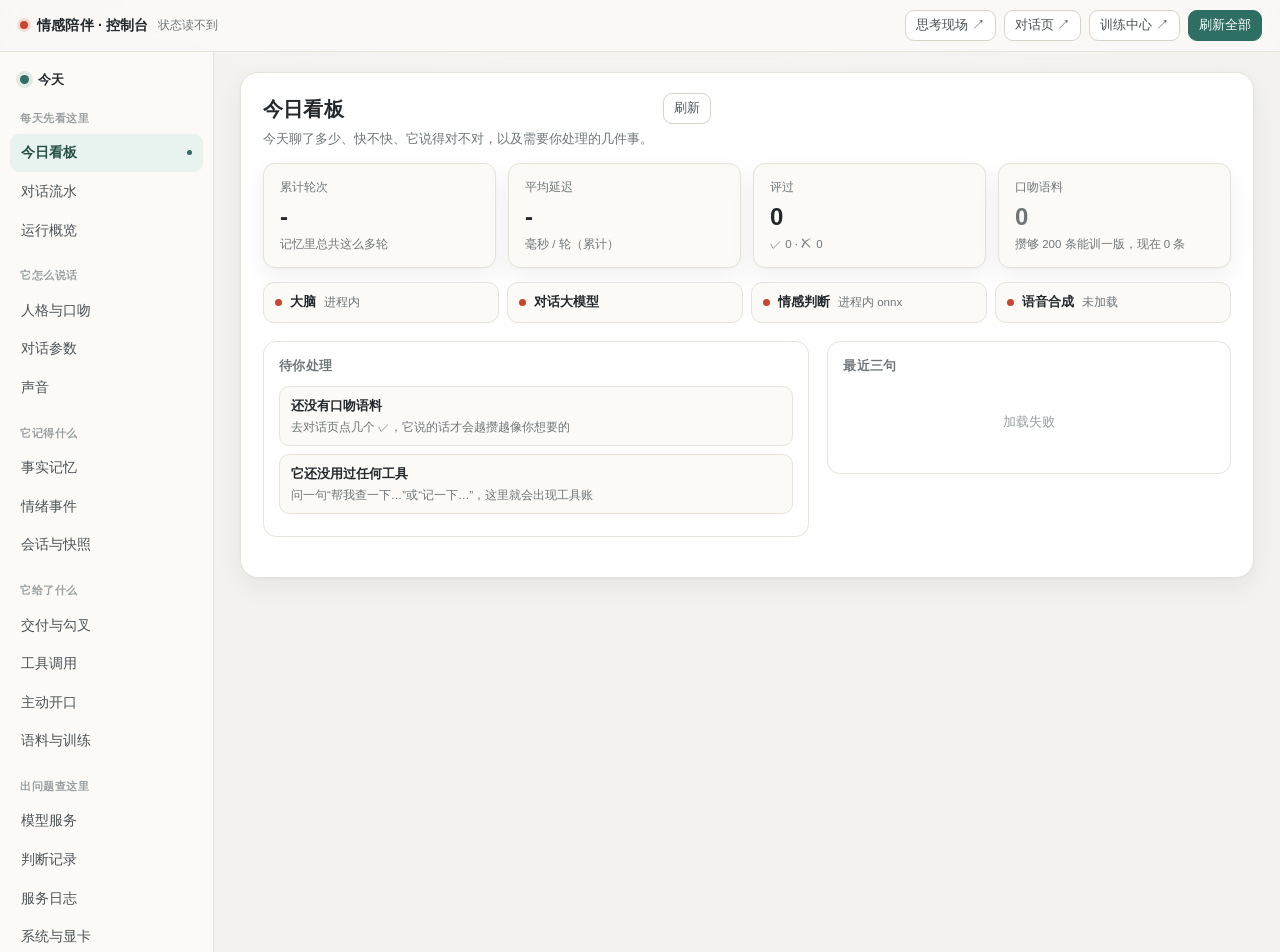
==== commit 8097867c: "feat(观察-02): 新增「思考现场」脑图页——九站固定编组，脉冲与亮度只由真实事件驱动，带余晖与控制台入口" ====
--- a/web/admin.html
+++ b/web/admin.html
@@ -18,6 +18,7 @@
     <span class="ct-sub" id="ct-sub">正在读取状态…</span>
   </div>
   <div class="ct-actions">
+    <a class="btn btn-ghost btn-mini" href="brain.html" target="_blank">思考现场 ↗</a>
     <a class="btn btn-ghost btn-mini" id="chat-link" href="index.html" target="_blank">对话页 ↗</a>
     <a class="btn btn-ghost btn-mini" href="train.html" target="_blank">训练中心 ↗</a>
     <button type="button" class="btn btn-primary btn-mini" id="refresh-all">刷新全部</button>
